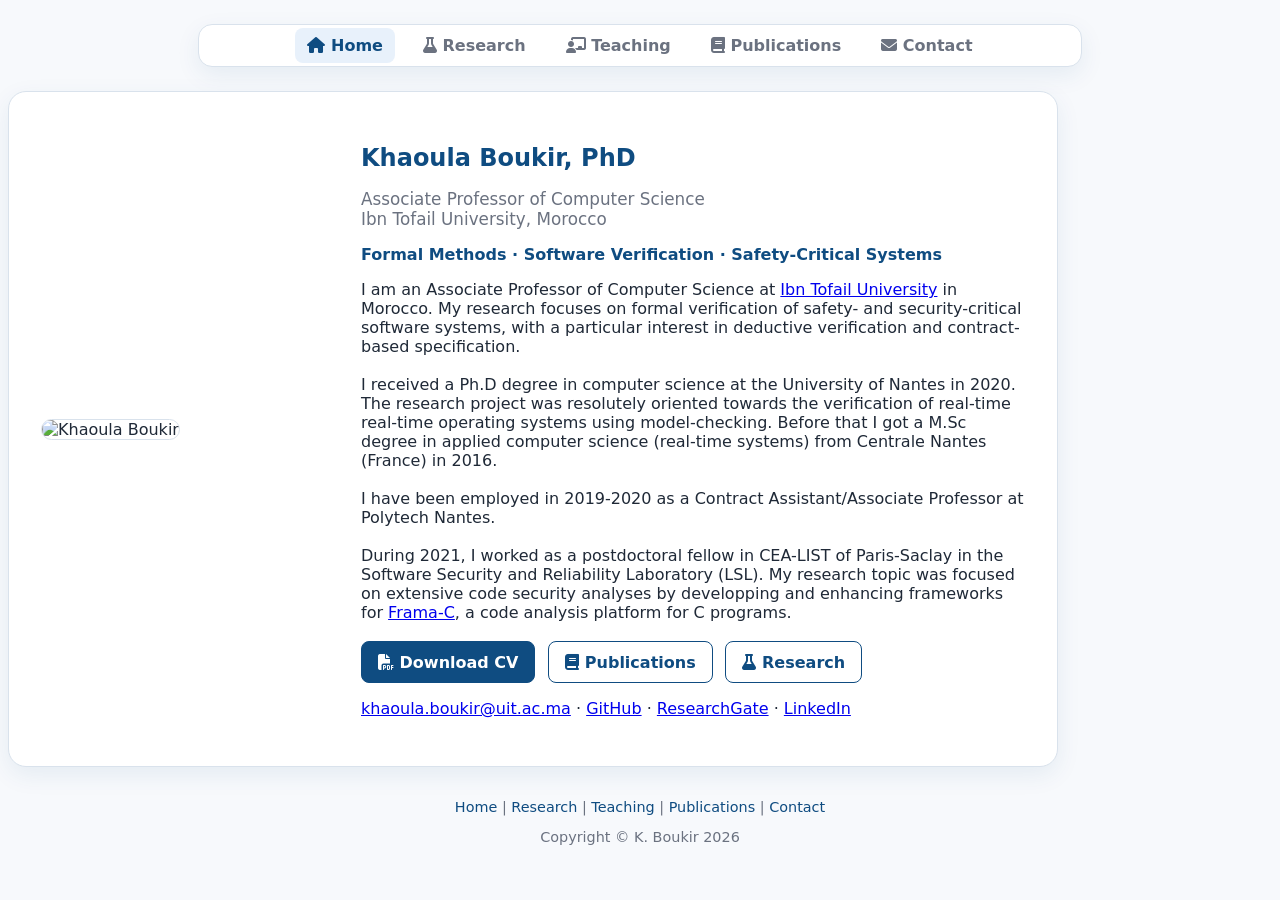
==== index.html @ 558e99be "ll" ====
<!DOCTYPE html>
<html lang="en">
<head>
  <meta charset="UTF-8">
  <meta name="viewport" content="width=device-width, initial-scale=1">
  <title>Khaoula Boukir | Associate Professor of Computer Science</title>
  <meta name="description" content="Academic website of Khaoula Boukir, Associate Professor of Computer Science at Ibn Tofail University. Research in formal methods, software verification, cybersecurity, and real-time systems.">
  <link rel="stylesheet" href="https://cdn.jsdelivr.net/npm/@picocss/pico@1/css/pico.min.css">
  <link rel="stylesheet" href="https://cdnjs.cloudflare.com/ajax/libs/font-awesome/6.1.1/css/all.min.css">
  <link rel="stylesheet" href="style.css">
</head>
<body>
    <nav class="tech-nav">
        <ul>
            <li><a href="index.html" class="active"><i class="fas fa-home"></i> Home</a></li>
            <li><a href="research.html"><i class="fas fa-flask"></i> Research</a></li>
            <li><a href="teaching.html"><i class="fas fa-chalkboard-teacher"></i> Teaching</a></li>
            <li><a href="publications.html"><i class="fas fa-book"></i> Publications</a></li>
            <li><a href="contact.html"><i class="fas fa-envelope"></i> Contact</a></li>
        </ul>
    </nav>
    <main class="container">
  <section class="hero">
    <div>
      <img src="khaoula_itu.jpeg" alt="Khaoula Boukir" class="profile-photo">
    </div>

    <div>
      <h1>Khaoula Boukir, PhD</h1>
      <p class="subtitle">
        Associate Professor of Computer Science<br>
        Ibn Tofail University, Morocco
      </p>

      <p class="keywords">
        Formal Methods · Software Verification · Safety-Critical Systems 

      <p>
        I am an Associate Professor of Computer Science at <a href="https://www.uit.ac.ma/">Ibn Tofail University</a> in Morocco.
        My research focuses on formal verification of safety- and
        security-critical software systems, with a particular interest in deductive
        verification and contract-based specification.

        <br/>
       <br/> 
       
        I received a Ph.D degree in computer science at the University of Nantes in 2020. The research project was resolutely oriented towards the verification 
        of real-time real-time operating systems using model-checking. Before that I got  a M.Sc degree in applied computer science (real-time systems) from Centrale Nantes (France) in 2016. 
        <br/>
       <br/> 
        I have been employed in 2019-2020 as a Contract Assistant/Associate Professor at Polytech Nantes. 
                        <br/> 
                        <br/>
       During 2021, I worked as a postdoctoral fellow in CEA-LIST of Paris-Saclay in the Software Security and Reliability Laboratory (LSL). My research topic was focused on extensive code security analyses by developping and enhancing frameworks for <a href="https://frama-c.com/">Frama-C</a>, a code analysis platform for C programs.
      </p>

      <div class="actions">
        <a class="btn primary" href="cv.pdf" target="_blank">
          <i class="fas fa-file-pdf"></i> Download CV
        </a>
        <a class="btn secondary" href="publications.html">
          <i class="fas fa-book"></i> Publications
        </a>
        <a class="btn secondary" href="research.html">
          <i class="fas fa-flask"></i> Research
        </a>
      </div>

      <p style="margin-top: 1rem;">
        <a href="mailto:khaoula.boukir@uit.ac.ma">khaoula.boukir@uit.ac.ma</a> ·
        <a href="https://github.com/khaoulaboukir" target="_blank">GitHub</a> ·
        <a href="https://www.researchgate.net/profile/Khaoula-Boukir" target="_blank">ResearchGate</a> ·
        <a href="https://www.linkedin.com/in/khaoula-boukir-44101065/" target="_blank">LinkedIn</a>
      </p>
    </div>
  </section>
</main>

<div id="footer">
  <p>
    <a href="index.html">Home</a> |
    <a href="research.html">Research</a> |
    <a href="teaching.html">Teaching</a> |
    <a href="publications.html">Publications</a> |
    <a href="contact.html">Contact</a>
  </p>
  <p>Copyright &copy; K. Boukir 2026</p>
</div>
     
  <!-- JavaScript for Cursor Animation -->
  <script src="anim.js"></script>
  

</body>
</html>
---- style.css ----
:root {
  --bg: #f7f9fc;
  --card: #ffffff;
  --text: #1f2937;
  --muted: #6b7280;
  --primary: #0f4c81;
  --primary-light: #e8f1fb;
  --border: #d9e2ec;
  --shadow: 0 8px 24px rgba(15, 76, 129, 0.08);
}

body {
  background: var(--bg);
  color: var(--text);
  font-family: system-ui, -apple-system, BlinkMacSystemFont, "Segoe UI", sans-serif;
}

.container {
  max-width: 1050px;
}

.tech-nav {
  background: var(--card);
  border: 1px solid var(--border);
  border-radius: 14px;
  box-shadow: var(--shadow);
  padding: 0.7rem 1rem;
  margin: 1.5rem auto;
  max-width: 850px;
}

.tech-nav ul {
  display: flex;
  justify-content: center;
  gap: 1rem;
  list-style: none;
  padding: 0;
  margin: 0;
  flex-wrap: wrap;
}

.tech-nav a {
  color: var(--muted);
  text-decoration: none;
  font-weight: 600;
  padding: 0.5rem 0.75rem;
  border-radius: 8px;
}

.tech-nav a.active,
.tech-nav a:hover {
  color: var(--primary);
  background: var(--primary-light);
}

.hero {
  display: grid;
  grid-template-columns: 280px 1fr;
  gap: 2.5rem;
  align-items: center;
  background: var(--card);
  border: 1px solid var(--border);
  border-radius: 18px;
  padding: 2rem;
  box-shadow: var(--shadow);
}

.profile-photo {
  width: 260px;
  height: 320px;
  object-fit: cover;
  border-radius: 16px;
  border: 1px solid var(--border);
}

.hero h1 {
  margin-bottom: 0.3rem;
  color: var(--primary);
}

.subtitle {
  color: var(--muted);
  font-size: 1.05rem;
  margin-bottom: 1rem;
}

.keywords {
  margin: 1rem 0;
  color: var(--primary);
  font-weight: 600;
}

.actions {
  margin-top: 1.2rem;
  display: flex;
  gap: 0.8rem;
  flex-wrap: wrap;
}

.btn {
  display: inline-block;
  padding: 0.65rem 1rem;
  border-radius: 8px;
  text-decoration: none;
  font-weight: 600;
  border: 1px solid var(--primary);
}

.btn.primary {
  background: var(--primary);
  color: white;
}

.btn.secondary {
  color: var(--primary);
  background: white;
}

.content-block {
  background: var(--card);
  color: var(--text);
  border: 1px solid var(--border);
  border-radius: 14px;
  padding: 1.5rem;
  margin-bottom: 1.2rem;
  box-shadow: var(--shadow);
}

.content-block h2,
.content-block h3,
.content-block h4 {
  color: var(--primary);
}

.content-block li {
  color: var(--text);
  margin-bottom: 0.5rem;
}

#footer {
  text-align: center;
  color: var(--muted);
  margin: 2rem 0 1rem;
  font-size: 0.9rem;
}

#footer a {
  color: var(--primary);
  text-decoration: none;
}

@media (max-width: 760px) {
  .hero {
    grid-template-columns: 1fr;
    text-align: center;
  }

  .profile-photo {
    margin: auto;
  }

  .actions {
    justify-content: center;
  }
}
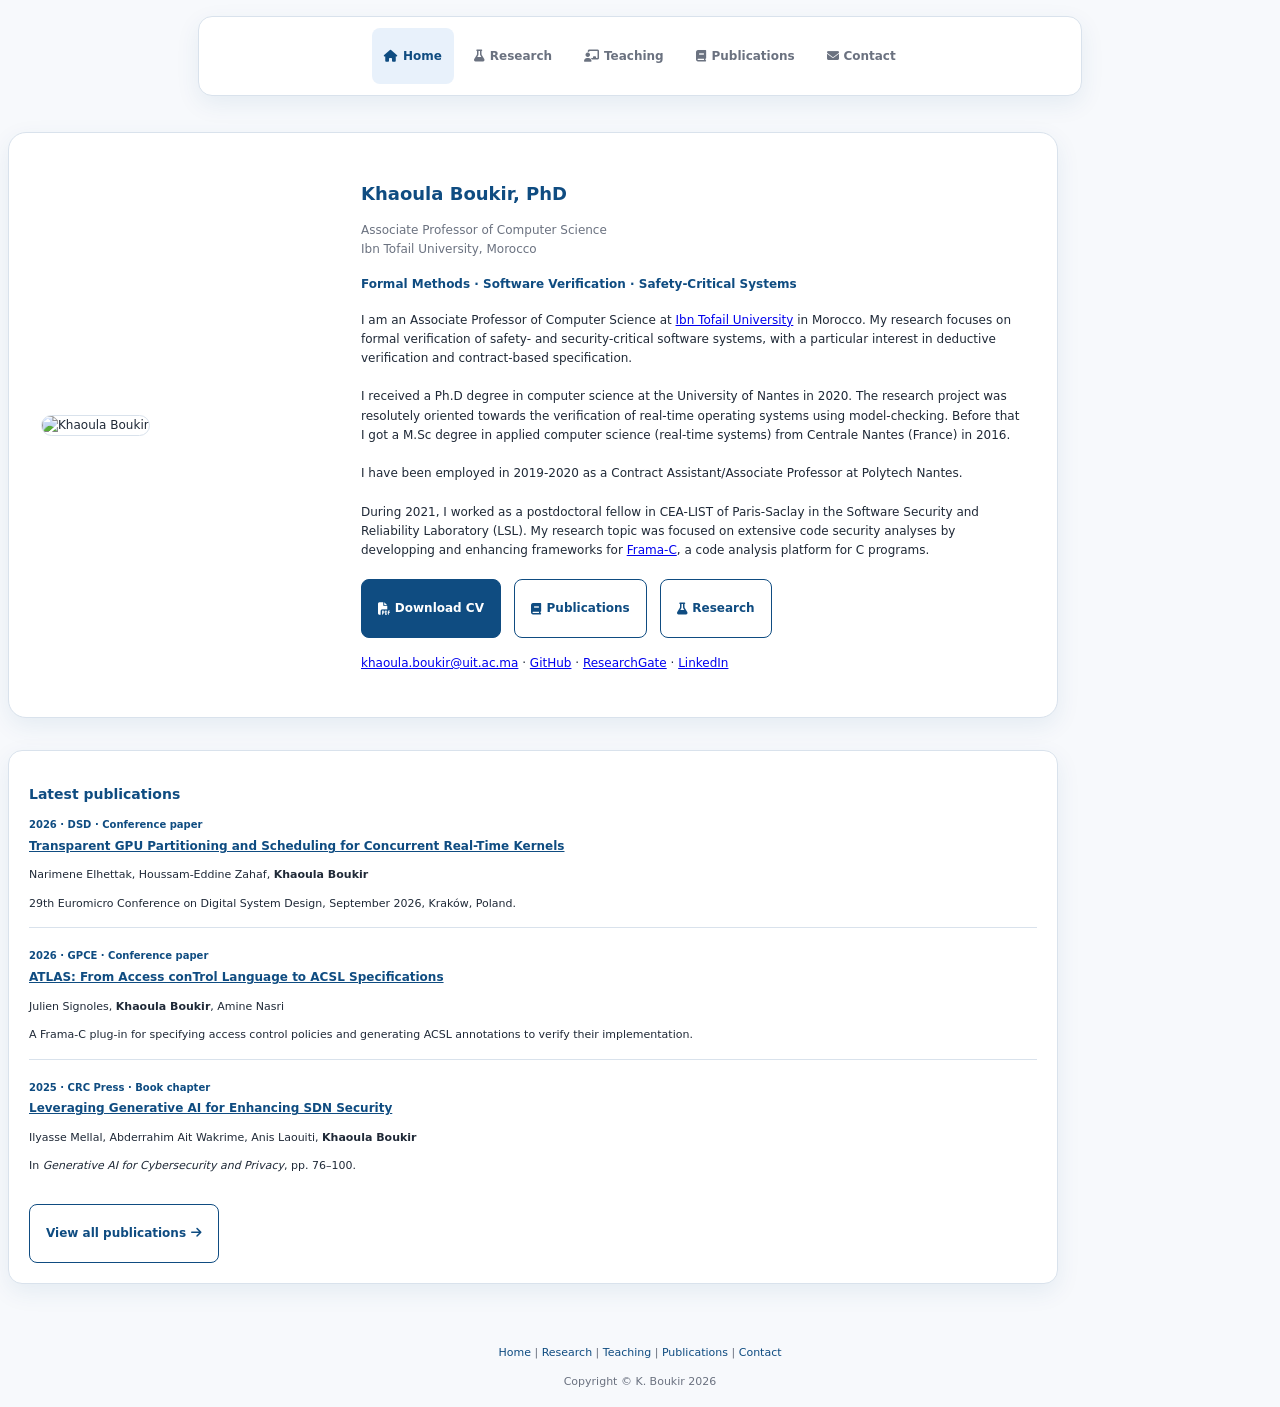
==== commit 6015f696: "toto" ====
--- a/index.html
+++ b/index.html
@@ -34,6 +34,7 @@
 
       <p class="keywords">
         Formal Methods · Software Verification · Safety-Critical Systems 
+      </p>
 
       <p>
         I am an Associate Professor of Computer Science at <a href="https://www.uit.ac.ma/">Ibn Tofail University</a> in Morocco.
@@ -45,7 +46,7 @@
        <br/> 
        
         I received a Ph.D degree in computer science at the University of Nantes in 2020. The research project was resolutely oriented towards the verification 
-        of real-time real-time operating systems using model-checking. Before that I got  a M.Sc degree in applied computer science (real-time systems) from Centrale Nantes (France) in 2016. 
+        of real-time operating systems using model-checking. Before that I got  a M.Sc degree in applied computer science (real-time systems) from Centrale Nantes (France) in 2016.
         <br/>
        <br/> 
         I have been employed in 2019-2020 as a Contract Assistant/Associate Professor at Polytech Nantes. 
@@ -74,6 +75,31 @@
       </p>
     </div>
   </section>
+
+  <section class="content-block recent-publications" aria-labelledby="recent-publications-title">
+    <h2 id="recent-publications-title">Latest publications</h2>
+    <ol class="publication-list">
+      <li>
+        <p class="publication-meta"><time datetime="2026">2026</time> · DSD · Conference paper</p>
+        <h3 class="publication-title"><a href="publications.html#gpu-partitioning-2026">Transparent GPU Partitioning and Scheduling for Concurrent Real-Time Kernels</a></h3>
+        <p class="publication-authors">Narimene Elhettak, Houssam-Eddine Zahaf, <strong>Khaoula Boukir</strong></p>
+        <p>29th Euromicro Conference on Digital System Design, September 2026, Kraków, Poland.</p>
+      </li>
+      <li>
+        <p class="publication-meta"><time datetime="2026">2026</time> · GPCE · Conference paper</p>
+        <h3 class="publication-title"><a href="publications.html#atlas-2026">ATLAS: From Access conTrol Language to ACSL Specifications</a></h3>
+        <p class="publication-authors">Julien Signoles, <strong>Khaoula Boukir</strong>, Amine Nasri</p>
+        <p>A Frama-C plug-in for specifying access control policies and generating ACSL annotations to verify their implementation.</p>
+      </li>
+      <li>
+        <p class="publication-meta"><time datetime="2025">2025</time> · CRC Press · Book chapter</p>
+        <h3 class="publication-title"><a href="publications.html#generative-ai-2025">Leveraging Generative AI for Enhancing SDN Security</a></h3>
+        <p class="publication-authors">Ilyasse Mellal, Abderrahim Ait Wakrime, Anis Laouiti, <strong>Khaoula Boukir</strong></p>
+        <p>In <em>Generative AI for Cybersecurity and Privacy</em>, pp. 76–100.</p>
+      </li>
+    </ol>
+    <a class="btn secondary" href="publications.html">View all publications <i class="fas fa-arrow-right" aria-hidden="true"></i></a>
+  </section>
 </main>
 
 <div id="footer">
@@ -93,4 +119,3 @@
 
 </body>
 </html>
-
--- a/style.css
+++ b/style.css
@@ -1,4 +1,5 @@
 :root {
+  --font-size: 16px;
   --bg: #f7f9fc;
   --card: #ffffff;
   --text: #1f2937;
@@ -15,8 +16,43 @@
   font-family: system-ui, -apple-system, BlinkMacSystemFont, "Segoe UI", sans-serif;
 }
 
+body,
+p,
+ul,
+ol,
+li,
+address {
+  font-size: 0.75rem;
+  line-height: 1.6;
+}
+
+main {
+  overflow-wrap: anywhere;
+}
+
+main h1 {
+  font-size: 1.125rem;
+}
+
+main h2,
+main h3,
+main h4 {
+  font-size: 0.875rem;
+  margin-bottom: 0.75rem;
+}
+
 .container {
   max-width: 1050px;
+}
+
+main.container {
+  padding-top: 1.25rem;
+  padding-bottom: 1rem;
+}
+
+.grid > *,
+.hero > * {
+  min-width: 0;
 }
 
 .tech-nav {
@@ -25,21 +61,34 @@
   border-radius: 14px;
   box-shadow: var(--shadow);
   padding: 0.7rem 1rem;
-  margin: 1.5rem auto;
+  margin: 1rem auto;
+  width: calc(100% - 1.5rem);
   max-width: 850px;
 }
 
 .tech-nav ul {
   display: flex;
   justify-content: center;
-  gap: 1rem;
+  gap: 0.25rem 0.5rem;
   list-style: none;
   padding: 0;
   margin: 0;
   flex-wrap: wrap;
+  width: 100%;
+}
+
+.tech-nav li {
+  padding: 0;
+  margin: 0;
 }
 
 .tech-nav a {
+  display: flex;
+  align-items: center;
+  justify-content: center;
+  gap: 0.3rem;
+  min-height: 40px;
+  margin: 0;
   color: var(--muted);
   text-decoration: none;
   font-weight: 600;
@@ -55,7 +104,7 @@
 
 .hero {
   display: grid;
-  grid-template-columns: 280px 1fr;
+  grid-template-columns: 280px minmax(0, 1fr);
   gap: 2.5rem;
   align-items: center;
   background: var(--card);
@@ -67,6 +116,7 @@
 
 .profile-photo {
   width: 260px;
+  max-width: 100%;
   height: 320px;
   object-fit: cover;
   border-radius: 16px;
@@ -80,7 +130,7 @@
 
 .subtitle {
   color: var(--muted);
-  font-size: 1.05rem;
+  font-size: 0.75rem;
   margin-bottom: 1rem;
 }
 
@@ -98,7 +148,12 @@
 }
 
 .btn {
-  display: inline-block;
+  display: inline-flex;
+  align-items: center;
+  justify-content: center;
+  gap: 0.3rem;
+  min-height: 36px;
+  font-size: 0.75rem;
   padding: 0.65rem 1rem;
   border-radius: 8px;
   text-decoration: none;
@@ -121,8 +176,8 @@
   color: var(--text);
   border: 1px solid var(--border);
   border-radius: 14px;
-  padding: 1.5rem;
-  margin-bottom: 1.2rem;
+  padding: 1.25rem;
+  margin-bottom: 0.8rem;
   box-shadow: var(--shadow);
 }
 
@@ -135,13 +190,26 @@
 .content-block li {
   color: var(--text);
   margin-bottom: 0.5rem;
+}
+
+.activity-list {
+  margin: 0;
+  padding: 0;
+}
+
+.activity-list > li {
+  list-style: disc outside;
 }
 
 #footer {
   text-align: center;
   color: var(--muted);
   margin: 2rem 0 1rem;
-  font-size: 0.9rem;
+  font-size: 0.6875rem;
+}
+
+#footer p {
+  font-size: inherit;
 }
 
 #footer a {
@@ -149,17 +217,178 @@
   text-decoration: none;
 }
 
+.publications-intro h1 {
+  font-size: 1rem;
+  color: var(--primary);
+  margin-bottom: 0.5rem;
+}
+
+.publications-intro > p {
+  color: var(--muted);
+}
+
+.publication-categories {
+  display: flex;
+  flex-wrap: wrap;
+  gap: 0.5rem 1.2rem;
+}
+
+.publications-page h2,
+.recent-publications h2 {
+  font-size: 0.875rem;
+  margin-bottom: 0.75rem;
+}
+
+.publication-list {
+  list-style: none;
+  padding: 0;
+  margin: 0;
+}
+
+.publication-list > li {
+  list-style: none;
+  margin: 0;
+  padding: 0.625rem 0;
+  border-top: 1px solid var(--border);
+  scroll-margin-top: 1.5rem;
+}
+
+.publication-list > li:first-child {
+  border-top: 0;
+  padding-top: 0;
+}
+
+.publication-list > li:last-child {
+  padding-bottom: 0;
+}
+
+.publication-list > li > p {
+  font-size: 0.6875rem;
+  margin-bottom: 0.3rem;
+}
+
+.publication-list .publication-meta {
+  color: var(--primary);
+  font-size: 0.625rem;
+  font-weight: 600;
+}
+
+.publication-list .publication-title {
+  color: var(--text);
+  font-size: 0.75rem;
+  line-height: 1.45;
+  margin: 0 0 0.3rem;
+}
+
+.publication-title a,
+.publication-categories a {
+  color: var(--primary);
+}
+
+.publication-authors {
+  font-size: 0.6875rem;
+}
+
+.publication-award {
+  color: var(--primary);
+  font-weight: 600;
+}
+
+.publication-links {
+  display: flex;
+  flex-wrap: wrap;
+  gap: 0.6rem;
+  margin-top: 0.4rem;
+}
+
+.publication-links .btn {
+  padding: 0.4rem 0.75rem;
+  font-size: 0.625rem;
+}
+
+.recent-publications {
+  margin-top: 2rem;
+}
+
+.recent-publications > .btn {
+  margin-top: 1.5rem;
+}
+
+.contact-map {
+  margin-top: 1rem;
+}
+
+.contact-map iframe {
+  display: block;
+  width: 100%;
+  height: 360px;
+  border: 0;
+  border-radius: 10px;
+}
+
 @media (max-width: 760px) {
+  main.container {
+    padding-top: 0.75rem;
+  }
+
+  .tech-nav {
+    padding: 0.4rem;
+    margin: 0.75rem auto;
+  }
+
+  .tech-nav a,
+  .btn {
+    min-height: 44px;
+  }
+
+  .tech-nav a {
+    padding: 0.4rem 0.5rem;
+  }
+
+  .content-block,
+  .hero {
+    padding: 1rem;
+  }
+
   .hero {
     grid-template-columns: 1fr;
+    gap: 1rem;
+  }
+
+  .profile-photo {
+    display: block;
+    width: 160px;
+    height: 200px;
+    margin: auto;
+  }
+
+  .hero h1,
+  .hero .subtitle,
+  .hero .keywords {
     text-align: center;
-  }
-
-  .profile-photo {
-    margin: auto;
   }
 
   .actions {
     justify-content: center;
-  }
-}+    gap: 0.5rem;
+  }
+
+  .publication-categories {
+    gap: 0.25rem 0.75rem;
+  }
+
+  .publication-categories a,
+  #footer a {
+    display: inline-flex;
+    align-items: center;
+    min-height: 44px;
+  }
+
+  .contact-map iframe {
+    height: 280px;
+  }
+
+  #footer {
+    padding: 0 0.75rem;
+  }
+}
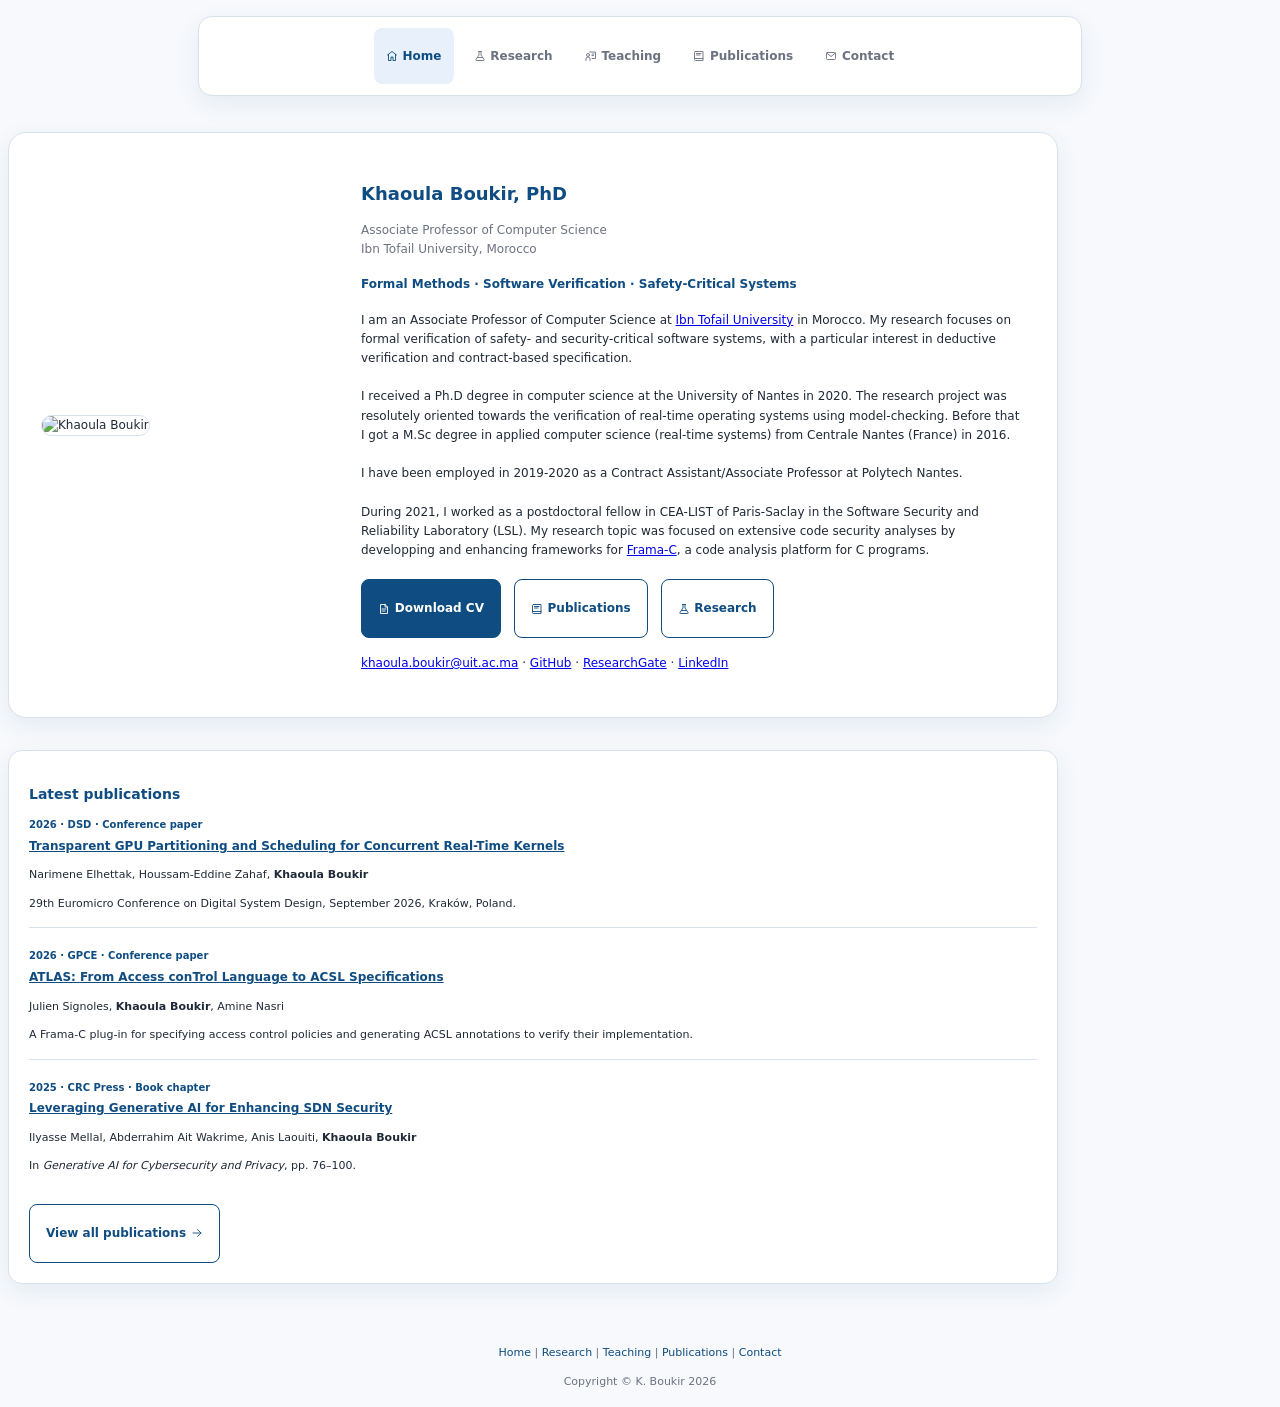
==== commit c0fd2e92: "l" ====
--- a/index.html
+++ b/index.html
@@ -6,23 +6,23 @@
   <title>Khaoula Boukir | Associate Professor of Computer Science</title>
   <meta name="description" content="Academic website of Khaoula Boukir, Associate Professor of Computer Science at Ibn Tofail University. Research in formal methods, software verification, cybersecurity, and real-time systems.">
   <link rel="stylesheet" href="https://cdn.jsdelivr.net/npm/@picocss/pico@1/css/pico.min.css">
-  <link rel="stylesheet" href="https://cdnjs.cloudflare.com/ajax/libs/font-awesome/6.1.1/css/all.min.css">
   <link rel="stylesheet" href="style.css">
+  <script src="anim.js" defer></script>
 </head>
 <body>
     <nav class="tech-nav">
         <ul>
-            <li><a href="index.html" class="active"><i class="fas fa-home"></i> Home</a></li>
-            <li><a href="research.html"><i class="fas fa-flask"></i> Research</a></li>
-            <li><a href="teaching.html"><i class="fas fa-chalkboard-teacher"></i> Teaching</a></li>
-            <li><a href="publications.html"><i class="fas fa-book"></i> Publications</a></li>
-            <li><a href="contact.html"><i class="fas fa-envelope"></i> Contact</a></li>
+            <li><a href="index.html" class="active"><svg class="icon" aria-hidden="true" focusable="false"><use href="icons.svg#home"></use></svg> Home</a></li>
+            <li><a href="research.html"><svg class="icon" aria-hidden="true" focusable="false"><use href="icons.svg#flask"></use></svg> Research</a></li>
+            <li><a href="teaching.html"><svg class="icon" aria-hidden="true" focusable="false"><use href="icons.svg#chalkboard-teacher"></use></svg> Teaching</a></li>
+            <li><a href="publications.html"><svg class="icon" aria-hidden="true" focusable="false"><use href="icons.svg#book"></use></svg> Publications</a></li>
+            <li><a href="contact.html"><svg class="icon" aria-hidden="true" focusable="false"><use href="icons.svg#envelope"></use></svg> Contact</a></li>
         </ul>
     </nav>
     <main class="container">
   <section class="hero">
     <div>
-      <img src="khaoula_itu.jpeg" alt="Khaoula Boukir" class="profile-photo">
+      <img src="khaoula_itu.jpeg" alt="Khaoula Boukir" class="profile-photo" width="260" height="320" decoding="async">
     </div>
 
     <div>
@@ -57,13 +57,13 @@
 
       <div class="actions">
         <a class="btn primary" href="cv.pdf" target="_blank">
-          <i class="fas fa-file-pdf"></i> Download CV
+          <svg class="icon" aria-hidden="true" focusable="false"><use href="icons.svg#file-pdf"></use></svg> Download CV
         </a>
         <a class="btn secondary" href="publications.html">
-          <i class="fas fa-book"></i> Publications
+          <svg class="icon" aria-hidden="true" focusable="false"><use href="icons.svg#book"></use></svg> Publications
         </a>
         <a class="btn secondary" href="research.html">
-          <i class="fas fa-flask"></i> Research
+          <svg class="icon" aria-hidden="true" focusable="false"><use href="icons.svg#flask"></use></svg> Research
         </a>
       </div>
 
@@ -98,7 +98,7 @@
         <p>In <em>Generative AI for Cybersecurity and Privacy</em>, pp. 76–100.</p>
       </li>
     </ol>
-    <a class="btn secondary" href="publications.html">View all publications <i class="fas fa-arrow-right" aria-hidden="true"></i></a>
+    <a class="btn secondary" href="publications.html">View all publications <svg class="icon" aria-hidden="true" focusable="false"><use href="icons.svg#arrow-right"></use></svg></a>
   </section>
 </main>
 
@@ -113,8 +113,6 @@
   <p>Copyright &copy; K. Boukir 2026</p>
 </div>
      
-  <!-- JavaScript for Cursor Animation -->
-  <script src="anim.js"></script>
   
 
 </body>
--- a/style.css
+++ b/style.css
@@ -28,6 +28,56 @@
 
 main {
   overflow-wrap: anywhere;
+}
+
+.icon {
+  width: 1em;
+  height: 1em;
+  flex-shrink: 0;
+  vertical-align: -0.125em;
+  fill: none;
+  stroke: currentColor;
+  stroke-width: 1.8;
+  stroke-linecap: round;
+  stroke-linejoin: round;
+}
+
+.cursor-bubbles {
+  position: fixed;
+  inset: 0;
+  overflow: hidden;
+  pointer-events: none;
+  z-index: 1001;
+  contain: strict;
+}
+
+.cursor-bubble {
+  position: absolute;
+  width: 7px;
+  height: 7px;
+  border: 1px solid #fadbad;
+  border-left-color: #545154;
+  border-bottom-color: #545154;
+  border-radius: 50%;
+  background: rgb(250 219 173 / 25%);
+  animation: cursor-bubble-rise 650ms ease-out forwards;
+}
+
+@keyframes cursor-bubble-rise {
+  from {
+    transform: translate(-50%, -50%) scale(0.5);
+    opacity: 0.65;
+  }
+  to {
+    transform: translate(calc(-50% + var(--drift)), -40px) scale(1.3);
+    opacity: 0;
+  }
+}
+
+@media (prefers-reduced-motion: reduce) {
+  .cursor-bubbles {
+    display: none;
+  }
 }
 
 main h1 {
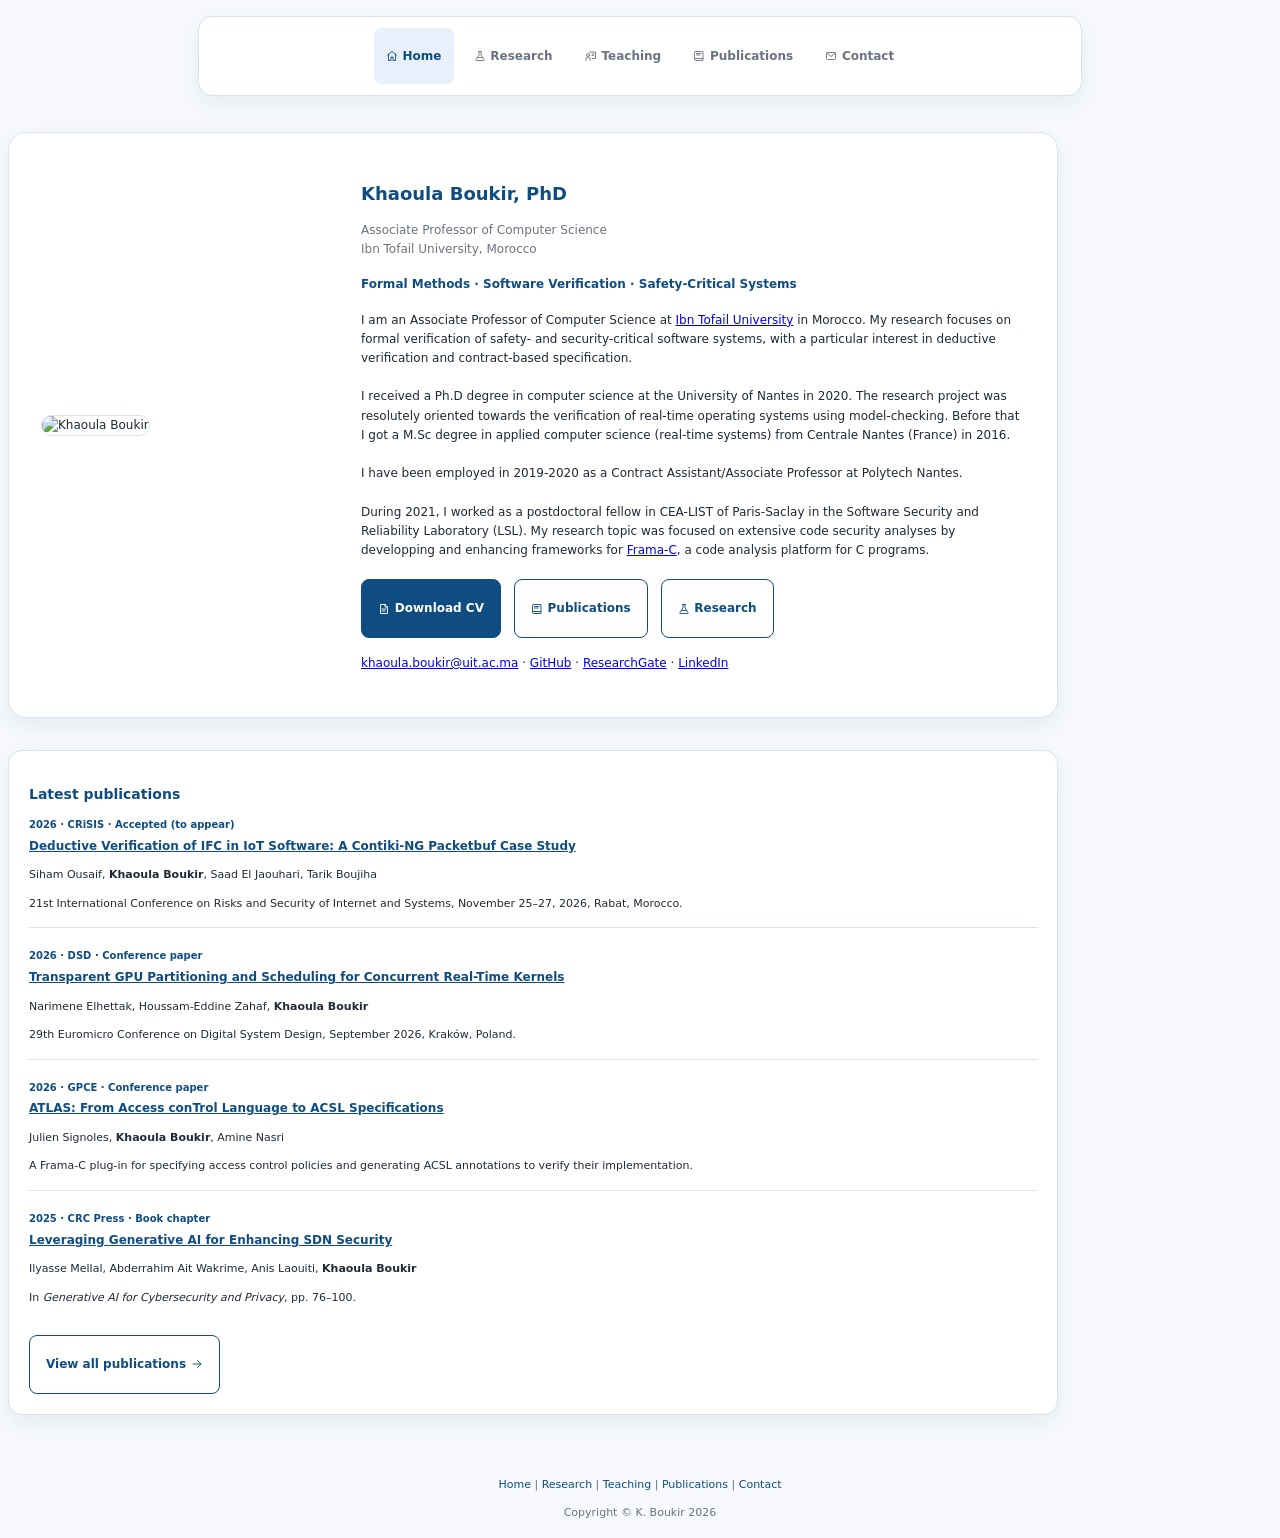
==== commit 9f61daae: "l" ====
--- a/index.html
+++ b/index.html
@@ -80,6 +80,12 @@
     <h2 id="recent-publications-title">Latest publications</h2>
     <ol class="publication-list">
       <li>
+        <p class="publication-meta"><time datetime="2026">2026</time> · CRiSIS · Accepted (to appear)</p>
+        <h3 class="publication-title"><a href="publications.html#ifc-contiki-ng-2026">Deductive Verification of IFC in IoT Software: A Contiki-NG Packetbuf Case Study</a></h3>
+        <p class="publication-authors">Siham Ousaif, <strong>Khaoula Boukir</strong>, Saad El Jaouhari, Tarik Boujiha</p>
+        <p>21st International Conference on Risks and Security of Internet and Systems, November 25–27, 2026, Rabat, Morocco.</p>
+      </li>
+      <li>
         <p class="publication-meta"><time datetime="2026">2026</time> · DSD · Conference paper</p>
         <h3 class="publication-title"><a href="publications.html#gpu-partitioning-2026">Transparent GPU Partitioning and Scheduling for Concurrent Real-Time Kernels</a></h3>
         <p class="publication-authors">Narimene Elhettak, Houssam-Eddine Zahaf, <strong>Khaoula Boukir</strong></p>
